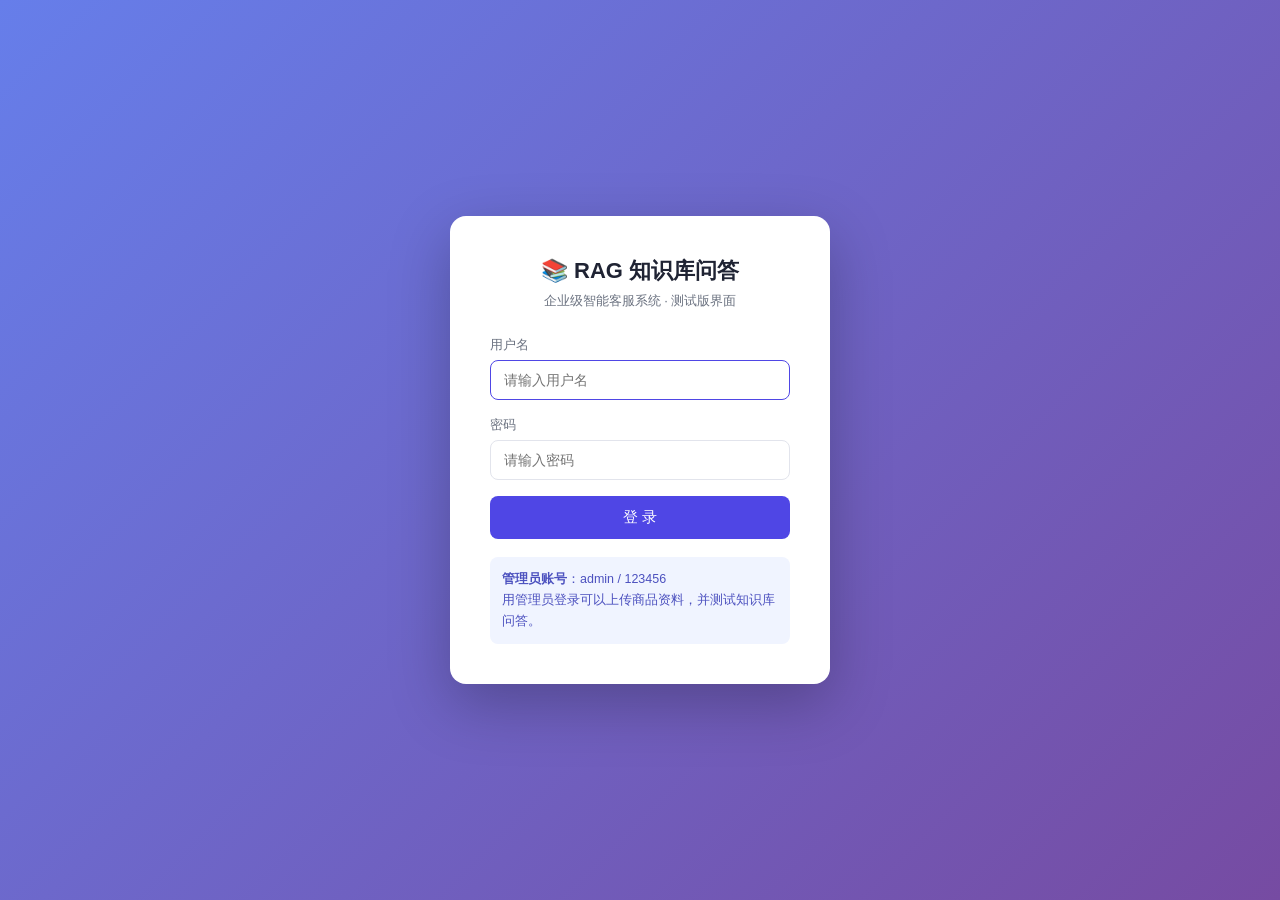
==== backend/static/demo.html @ 376803b0 "LangChainRAG知识库问答系统 首次提交。  后端（FastAPI + LangChain）： - RAG 主链：解析 → 清洗 → 结构感知切分 → 向量化 → 混合检索 → 重排序 → 生" ====
<!DOCTYPE html>
<html lang="zh-CN">
<head>
<meta charset="UTF-8">
<meta name="viewport" content="width=device-width, initial-scale=1.0">
<title>RAG 知识库问答系统 · 测试页</title>
<!--
  ============================================================
   单文件测试页面（不用 Vue，不装任何东西）
  ============================================================
   作用：让你能立刻在浏览器里用上这套系统，而不用等 Vue 前端做完。

   怎么打开：启动后端服务后，浏览器访问
       http://127.0.0.1:8000/demo

   它做的事：
     · 登录 / 注册
     · 上传商品资料（管理员）
     · 流式问答（打字机效果）
     · 显示引用了哪些知识库片段

   ⚠️ 这不是最终产品界面。最终界面会用 Vue3 + Element Plus 重做，
      样子会专业得多。这个页面只是为了让你早点看到系统能跑起来。
  ============================================================
-->
<style>
  * { margin: 0; padding: 0; box-sizing: border-box; }

  :root {
    --primary: #4f46e5;
    --primary-dark: #4338ca;
    --bg: #f5f6fa;
    --border: #e2e4ec;
    --text: #1f2333;
    --text-light: #6b7280;
    --success: #10b981;
    --danger: #ef4444;
  }

  body {
    font-family: -apple-system, BlinkMacSystemFont, "Segoe UI", "Microsoft YaHei", sans-serif;
    background: var(--bg);
    color: var(--text);
    height: 100vh;
    overflow: hidden;
  }

  /* ---------- 登录页 ---------- */
  #login-view {
    display: flex;
    align-items: center;
    justify-content: center;
    height: 100vh;
    background: linear-gradient(135deg, #667eea 0%, #764ba2 100%);
  }

  .login-card {
    background: #fff;
    padding: 40px;
    border-radius: 16px;
    width: 380px;
    box-shadow: 0 20px 60px rgba(0,0,0,.25);
  }

  .login-card h1 {
    font-size: 22px;
    margin-bottom: 6px;
    text-align: center;
  }

  .login-card .sub {
    font-size: 13px;
    color: var(--text-light);
    text-align: center;
    margin-bottom: 26px;
  }

  .field { margin-bottom: 16px; }

  .field label {
    display: block;
    font-size: 13px;
    color: var(--text-light);
    margin-bottom: 6px;
  }

  .field input {
    width: 100%;
    padding: 11px 13px;
    border: 1px solid var(--border);
    border-radius: 8px;
    font-size: 14px;
    outline: none;
    transition: border-color .2s;
  }

  .field input:focus { border-color: var(--primary); }

  .btn {
    width: 100%;
    padding: 12px;
    background: var(--primary);
    color: #fff;
    border: none;
    border-radius: 8px;
    font-size: 15px;
    font-weight: 500;
    cursor: pointer;
    transition: background .2s;
  }

  .btn:hover { background: var(--primary-dark); }
  .btn:disabled { opacity: .5; cursor: not-allowed; }

  .hint {
    margin-top: 18px;
    padding: 12px;
    background: #f0f4ff;
    border-radius: 8px;
    font-size: 12.5px;
    color: #4c51bf;
    line-height: 1.7;
  }

  .err {
    margin-top: 12px;
    padding: 10px 12px;
    background: #fef2f2;
    color: var(--danger);
    border-radius: 8px;
    font-size: 13px;
    display: none;
  }

  /* ---------- 主界面 ---------- */
  #app-view { display: none; height: 100vh; flex-direction: column; }

  .topbar {
    height: 56px;
    background: #fff;
    border-bottom: 1px solid var(--border);
    display: flex;
    align-items: center;
    padding: 0 20px;
    gap: 12px;
    flex-shrink: 0;
  }

  .topbar .logo { font-weight: 600; font-size: 15px; }

  .badge {
    font-size: 11px;
    padding: 2px 7px;
    border-radius: 4px;
    background: #eef2ff;
    color: var(--primary);
  }

  .badge.admin { background: #fef3c7; color: #b45309; }

  .spacer { flex: 1; }

  .ghost-btn {
    padding: 6px 14px;
    background: transparent;
    border: 1px solid var(--border);
    border-radius: 6px;
    font-size: 13px;
    cursor: pointer;
    color: var(--text);
  }

  .ghost-btn:hover { background: #f8f9fc; }

  .layout { flex: 1; display: flex; overflow: hidden; }

  /* 侧边栏 */
  .sidebar {
    width: 300px;
    background: #fff;
    border-right: 1px solid var(--border);
    display: flex;
    flex-direction: column;
    flex-shrink: 0;
  }

  .sidebar-head {
    padding: 14px 16px;
    border-bottom: 1px solid var(--border);
    display: flex;
    gap: 8px;
    align-items: center;
  }

  .sidebar-head strong { font-size: 14px; flex: 1; }

  .sidebar-body { flex: 1; overflow-y: auto; padding: 10px; }

  .kb-stat {
    background: #f8f9fc;
    border-radius: 8px;
    padding: 12px;
    margin-bottom: 12px;
    font-size: 12.5px;
    line-height: 1.9;
    color: var(--text-light);
  }

  .kb-stat b { color: var(--text); }

  .upload-area {
    border: 2px dashed var(--border);
    border-radius: 8px;
    padding: 20px 12px;
    text-align: center;
    font-size: 13px;
    color: var(--text-light);
    cursor: pointer;
    margin-bottom: 12px;
    transition: all .2s;
  }

  .upload-area:hover, .upload-area.dragover {
    border-color: var(--primary);
    background: #f0f4ff;
    color: var(--primary);
  }

  .doc-item {
    padding: 9px 11px;
    border-radius: 6px;
    font-size: 12.5px;
    display: flex;
    align-items: center;
    gap: 8px;
    margin-bottom: 3px;
    color: var(--text-light);
  }

  .doc-item:hover { background: #f8f9fc; }
  .doc-item .name { flex: 1; overflow: hidden; text-overflow: ellipsis; white-space: nowrap; }
  .doc-item .del { color: var(--danger); cursor: pointer; opacity: .6; font-size: 15px; }
  .doc-item .del:hover { opacity: 1; }

  /* 聊天区 */
  .chat-area { flex: 1; display: flex; flex-direction: column; overflow: hidden; }

  .messages { flex: 1; overflow-y: auto; padding: 24px 28px; }

  .welcome {
    max-width: 640px;
    margin: 40px auto;
    text-align: center;
    color: var(--text-light);
    font-size: 14px;
    line-height: 2;
  }

  .welcome h2 { color: var(--text); font-size: 19px; margin-bottom: 12px; }

  .sugg {
    display: inline-block;
    margin: 5px 4px;
    padding: 8px 15px;
    background: #fff;
    border: 1px solid var(--border);
    border-radius: 18px;
    font-size: 13px;
    cursor: pointer;
    color: var(--text);
  }

  .sugg:hover { border-color: var(--primary); color: var(--primary); }

  .msg { max-width: 800px; margin: 0 auto 22px; }

  .msg.user {
    display: flex;
    justify-content: flex-end;
  }

  .msg.user .bubble {
    background: var(--primary);
    color: #fff;
    padding: 11px 16px;
    border-radius: 14px 14px 4px 14px;
    max-width: 70%;
    font-size: 14.5px;
    line-height: 1.65;
  }

  .msg.ai .bubble {
    background: #fff;
    padding: 15px 18px;
    border-radius: 14px 14px 14px 4px;
    font-size: 14.5px;
    line-height: 1.8;
    border: 1px solid var(--border);
  }

  .msg.ai .bubble p { margin-bottom: 9px; }
  .msg.ai .bubble p:last-child { margin-bottom: 0; }
  .msg.ai .bubble ul { margin: 8px 0 8px 20px; }
  .msg.ai .bubble li { margin-bottom: 4px; }
  .msg.ai .bubble strong { color: var(--primary-dark); }

  .cursor {
    display: inline-block;
    width: 7px;
    height: 15px;
    background: var(--primary);
    vertical-align: text-bottom;
    animation: blink .9s infinite;
  }

  @keyframes blink { 0%,49% {opacity:1} 50%,100% {opacity:0} }

  /* 状态提示 */
  .status-line {
    font-size: 12.5px;
    color: var(--text-light);
    padding: 5px 0;
    display: flex;
    align-items: center;
    gap: 7px;
  }

  .dot {
    width: 6px; height: 6px;
    border-radius: 50%;
    background: var(--primary);
    animation: pulse 1.2s infinite;
  }

  @keyframes pulse { 0%,100%{opacity:.3} 50%{opacity:1} }

  /* 引用卡片 */
  .citations {
    margin-top: 12px;
    border-top: 1px dashed var(--border);
    padding-top: 11px;
  }

  .citations-title {
    font-size: 12px;
    color: var(--text-light);
    margin-bottom: 8px;
  }

  .cite {
    background: #fafbfd;
    border: 1px solid var(--border);
    border-left: 3px solid var(--primary);
    border-radius: 0 6px 6px 0;
    padding: 9px 12px;
    margin-bottom: 7px;
    font-size: 12.5px;
    cursor: pointer;
  }

  .cite:hover { background: #f0f4ff; }

  .cite-head {
    display: flex;
    align-items: center;
    gap: 8px;
    color: var(--text-light);
    margin-bottom: 4px;
  }

  .cite-idx {
    background: var(--primary);
    color: #fff;
    width: 17px; height: 17px;
    border-radius: 4px;
    display: inline-flex;
    align-items: center;
    justify-content: center;
    font-size: 10.5px;
    font-weight: 600;
    flex-shrink: 0;
  }

  .cite-score {
    margin-left: auto;
    color: var(--success);
    font-weight: 600;
  }

  .cite-body {
    color: var(--text);
    line-height: 1.65;
    max-height: 42px;
    overflow: hidden;
    transition: max-height .25s;
  }

  .cite.open .cite-body { max-height: 400px; overflow-y: auto; }

  /* 输入区 */
  .input-area {
    padding: 16px 28px 20px;
    background: #fff;
    border-top: 1px solid var(--border);
    flex-shrink: 0;
  }

  .input-row {
    max-width: 800px;
    margin: 0 auto;
    display: flex;
    gap: 10px;
    align-items: flex-end;
  }

  #question {
    flex: 1;
    padding: 12px 15px;
    border: 1px solid var(--border);
    border-radius: 10px;
    font-size: 14.5px;
    font-family: inherit;
    resize: none;
    outline: none;
    max-height: 130px;
    line-height: 1.6;
  }

  #question:focus { border-color: var(--primary); }

  .send-btn {
    padding: 12px 22px;
    background: var(--primary);
    color: #fff;
    border: none;
    border-radius: 10px;
    font-size: 14.5px;
    cursor: pointer;
    white-space: nowrap;
  }

  .send-btn:hover { background: var(--primary-dark); }
  .send-btn:disabled { opacity: .45; cursor: not-allowed; }

  .toast {
    position: fixed;
    top: 20px;
    left: 50%;
    transform: translateX(-50%);
    background: #1f2333;
    color: #fff;
    padding: 11px 22px;
    border-radius: 8px;
    font-size: 13.5px;
    z-index: 999;
    display: none;
  }
</style>
</head>
<body>

<!-- ==================== 登录页 ==================== -->
<div id="login-view">
  <div class="login-card">
    <h1>📚 RAG 知识库问答</h1>
    <div class="sub">企业级智能客服系统 · 测试版界面</div>

    <div class="field">
      <label>用户名</label>
      <input id="username" placeholder="请输入用户名" autocomplete="username">
    </div>

    <div class="field">
      <label>密码</label>
      <input id="password" type="password" placeholder="请输入密码" autocomplete="current-password">
    </div>

    <button class="btn" id="login-btn">登 录</button>
    <div class="err" id="login-err"></div>

    <div class="hint">
      <b>管理员账号</b>：admin / 123456<br>
      用管理员登录可以上传商品资料，并测试知识库问答。
    </div>
  </div>
</div>

<!-- ==================== 主界面 ==================== -->
<div id="app-view">
  <div class="topbar">
    <span class="logo">📚 RAG 知识库问答</span>
    <span class="badge" id="role-badge">用户</span>
    <span class="spacer"></span>
    <span style="font-size:13px;color:var(--text-light)" id="whoami"></span>
    <button class="ghost-btn" id="logout-btn">退出登录</button>
  </div>

  <div class="layout">
    <!-- 侧边栏 -->
    <div class="sidebar">
      <div class="sidebar-head">
        <strong>知识库</strong>
        <span class="badge" id="admin-hint" style="display:none">管理员可见</span>
      </div>
      <div class="sidebar-body">
        <div class="kb-stat" id="kb-stat">加载中…</div>

        <div id="upload-section" style="display:none">
          <div class="upload-area" id="upload-area">
            点击或拖拽文件到这里上传<br>
            <span style="font-size:11.5px">支持 PDF / Word / Excel / MD / TXT / HTML</span>
          </div>
          <input type="file" id="file-input" style="display:none" multiple
                 accept=".pdf,.docx,.doc,.xlsx,.xls,.csv,.md,.txt,.html,.htm">
        </div>

        <div id="doc-list"></div>
      </div>
    </div>

    <!-- 聊天区 -->
    <div class="chat-area">
      <div class="messages" id="messages">
        <div class="welcome" id="welcome">
          <h2>👋 你好，我是商品知识库客服</h2>
          我会先从商品资料里查找相关信息，再基于资料回答你的问题，<br>
          并标注每句话来自哪份文件的哪一页。
          <div style="margin-top:20px">
            <span class="sugg">电池容量是多少</span>
            <span class="sugg">支持退货吗</span>
            <span class="sugg">可以用花呗付款吗</span>
            <span class="sugg">发货一般几天到</span>
          </div>
          <div style="margin-top:22px;font-size:12.5px;color:#9ca3af">
            （先用管理员账号上传一些商品资料，再问效果最好）
          </div>
        </div>
      </div>

      <div class="input-area">
        <div class="input-row">
          <textarea id="question" rows="1" placeholder="输入你的问题，按 Enter 发送（Shift+Enter 换行）"></textarea>
          <button class="send-btn" id="send-btn">发送</button>
        </div>
      </div>
    </div>
  </div>
</div>

<div class="toast" id="toast"></div>

<script>
// ============================================================
//  全局状态
// ============================================================
const API = '';                      // 同源，不需要写完整地址
let TOKEN = localStorage.getItem('rag_token') || '';
let USER = null;
let SESSION_ID = null;               // 当前会话 ID
let SENDING = false;                 // 防止重复发送

// ============================================================
//  工具函数
// ============================================================
function $(id) { return document.getElementById(id); }

function toast(msg, ms = 2200) {
  const t = $('toast');
  t.textContent = msg;
  t.style.display = 'block';
  clearTimeout(t._timer);
  t._timer = setTimeout(() => t.style.display = 'none', ms);
}

/** 统一的请求封装：自动带上登录令牌，自动处理错误 */
async function api(path, options = {}) {
  const headers = options.headers || {};
  if (TOKEN) headers['Authorization'] = 'Bearer ' + TOKEN;
  if (!(options.body instanceof FormData) && options.body) {
    headers['Content-Type'] = 'application/json';
  }

  const res = await fetch(API + path, { ...options, headers });

  if (res.status === 401) {
    // 令牌失效 → 回到登录页
    logout();
    throw new Error('登录已过期，请重新登录');
  }

  const text = await res.text();
  let data;
  try { data = text ? JSON.parse(text) : null; } catch { data = { raw: text }; }

  if (!res.ok) {
    throw new Error((data && data.message) || `请求失败 (${res.status})`);
  }
  return data;
}

/** 极简 Markdown 渲染（只处理常见的几种语法，够用就行） */
function md(text) {
  let html = text
    .replace(/&/g, '&amp;').replace(/</g, '&lt;').replace(/>/g, '&gt;');

  // 代码块
  html = html.replace(/```([\s\S]*?)```/g, '<pre style="background:#f5f6fa;padding:10px;border-radius:6px;overflow-x:auto;margin:8px 0"><code>$1</code></pre>');
  // 粗体
  html = html.replace(/\*\*(.+?)\*\*/g, '<strong>$1</strong>');
  // 行内代码
  html = html.replace(/`([^`]+)`/g, '<code style="background:#f5f6fa;padding:1px 5px;border-radius:3px;font-size:13px">$1</code>');
  // 引用标记 [1] 高亮
  html = html.replace(/\[(\d+)\]/g, '<span style="color:#4f46e5;font-weight:600;font-size:12px">[$1]</span>');
  // 列表
  html = html.replace(/^[-•]\s+(.+)$/gm, '<li>$1</li>');
  html = html.replace(/(<li>[\s\S]*?<\/li>)/g, '<ul>$1</ul>');
  html = html.replace(/<\/ul>\s*<ul>/g, '');

  // 段落
  html = html.split(/\n{2,}/).map(p => {
    p = p.trim();
    if (!p) return '';
    if (p.startsWith('<ul>') || p.startsWith('<pre')) return p;
    return '<p>' + p.replace(/\n/g, '<br>') + '</p>';
  }).join('');

  return html;
}

// ============================================================
//  登录 / 登出
// ============================================================
async function login() {
  const username = $('username').value.trim();
  const password = $('password').value;
  const errBox = $('login-err');

  if (!username || !password) {
    errBox.textContent = '请输入用户名和密码';
    errBox.style.display = 'block';
    return;
  }

  $('login-btn').disabled = true;
  $('login-btn').textContent = '登录中…';
  errBox.style.display = 'none';

  try {
    const data = await api('/api/auth/login', {
      method: 'POST',
      body: JSON.stringify({ username, password })
    });

    TOKEN = data.access_token;
    USER = data.user;
    localStorage.setItem('rag_token', TOKEN);

    enterApp();
  } catch (e) {
    errBox.textContent = e.message;
    errBox.style.display = 'block';
  } finally {
    $('login-btn').disabled = false;
    $('login-btn').textContent = '登 录';
  }
}

function logout() {
  TOKEN = '';
  USER = null;
  SESSION_ID = null;
  localStorage.removeItem('rag_token');
  $('app-view').style.display = 'none';
  $('login-view').style.display = 'flex';
  $('password').value = '';
}

async function enterApp() {
  $('login-view').style.display = 'none';
  $('app-view').style.display = 'flex';

  $('whoami').textContent = USER.nickname || USER.username;

  const isAdmin = USER.role === 'admin';
  $('role-badge').textContent = isAdmin ? '管理员' : '普通用户';
  $('role-badge').className = 'badge' + (isAdmin ? ' admin' : '');
  $('upload-section').style.display = isAdmin ? 'block' : 'none';
  $('admin-hint').style.display = isAdmin ? 'inline-block' : 'none';

  await loadStats();
  if (isAdmin) await loadDocs();
}

// ============================================================
//  知识库
// ============================================================
async function loadStats() {
  try {
    // 普通用户看不了 /api/kb/stats（那是管理员接口），所以用健康检查代替
    const health = await api('/api/health');
    let html = `<b>模型</b>：${health.llm_model}<br>
                <b>向量化</b>：${health.embedding_model}<br>
                <b>重排序</b>：${health.rerank_model}`;

    // 管理员才能看到知识库统计
    if (USER && USER.role === 'admin') {
      try {
        const stats = await api('/api/kb/stats');
        html = `<b>文档数</b>：${stats.documents.total}<br>
                <b>知识片段</b>：${stats.content.vector_chunks}<br>
                <b>总字数</b>：${stats.content.total_chars.toLocaleString()}<br>
                <hr style="border:none;border-top:1px solid #e2e4ec;margin:9px 0">
                <b>模型</b>：${stats.supported_formats ? health.llm_model : ''}<br>
                <b>缓存命中率</b>：${stats.semantic_cache.hit_rate || '0%'}`;
      } catch (e) { /* 忽略 */ }
    }

    $('kb-stat').innerHTML = html;
  } catch (e) {
    $('kb-stat').textContent = '无法连接后端服务';
  }
}

async function loadDocs() {
  try {
    const data = await api('/api/kb/documents?page=1&page_size=30');
    const list = $('doc-list');

    if (!data.items.length) {
      list.innerHTML = '<div style="font-size:12.5px;color:#9ca3af;text-align:center;padding:14px">还没有上传任何资料</div>';
      return;
    }

    list.innerHTML = data.items.map(d => {
      const statusIcon = {
        indexed: '📄', parsing: '⏳', pending: '⏳', failed: '⚠️'
      }[d.status] || '📄';

      const color = d.status === 'failed' ? 'color:#ef4444' : '';

      return `<div class="doc-item" style="${color}">
        <span>${statusIcon}</span>
        <span class="name" title="${d.file_name}">${d.file_name}</span>
        <span style="font-size:11px;color:#9ca3af">${d.chunk_count}段</span>
        <span class="del" onclick="deleteDoc(${d.id}, '${d.file_name.replace(/'/g, "\\'")}')">×</span>
      </div>`;
    }).join('');
  } catch (e) {
    $('doc-list').innerHTML = `<div style="font-size:12.5px;color:#ef4444">加载失败：${e.message}</div>`;
  }
}

async function deleteDoc(id, name) {
  if (!confirm(`确定删除「${name}」吗？\n该文档的所有知识片段会一并删除，不可恢复。`)) return;
  try {
    await api('/api/kb/documents/' + id, { method: 'DELETE' });
    toast('已删除');
    await loadDocs();
    await loadStats();
  } catch (e) {
    toast('删除失败：' + e.message);
  }
}

async function uploadFiles(files) {
  for (const f of files) {
    const form = new FormData();
    form.append('file', f);
    toast(`正在上传并解析「${f.name}」…`, 60000);

    try {
      const result = await api('/api/kb/documents/upload', {
        method: 'POST',
        body: form
      });
      toast(`✅ 「${f.name}」入库成功：${result.chunk_count} 个片段`, 3000);
    } catch (e) {
      toast(`❌ 「${f.name}」失败：${e.message}`, 5000);
    }
  }
  await loadDocs();
  await loadStats();
}

// ============================================================
//  问答（流式）
// ============================================================
async function send() {
  const input = $('question');
  const question = input.value.trim();

  if (!question || SENDING) return;

  SENDING = true;
  $('send-btn').disabled = true;
  input.value = '';
  input.style.height = 'auto';

  // 隐藏欢迎语
  const welcome = $('welcome');
  if (welcome) welcome.remove();

  const messages = $('messages');

  // ---- 渲染用户消息 ----
  const userMsg = document.createElement('div');
  userMsg.className = 'msg user';
  userMsg.innerHTML = `<div class="bubble">${question.replace(/</g,'&lt;')}</div>`;
  messages.appendChild(userMsg);

  // ---- 准备 AI 消息容器 ----
  const aiMsg = document.createElement('div');
  aiMsg.className = 'msg ai';
  aiMsg.innerHTML = `
    <div class="bubble">
      <div class="status-line"><span class="dot"></span><span class="status-text">正在思考…</span></div>
      <div class="answer" style="display:none"></div>
      <div class="citations" style="display:none"></div>
    </div>`;
  messages.appendChild(aiMsg);
  messages.scrollTop = messages.scrollHeight;

  const statusText = aiMsg.querySelector('.status-text');
  const statusLine = aiMsg.querySelector('.status-line');
  const answerEl = aiMsg.querySelector('.answer');
  const citationEl = aiMsg.querySelector('.citations');

  let answerText = '';
  let citations = [];

  // ---- 发起流式请求 ----
  try {
    const res = await fetch(API + '/api/chat/stream', {
      method: 'POST',
      headers: {
        'Content-Type': 'application/json',
        'Authorization': 'Bearer ' + TOKEN
      },
      body: JSON.stringify({ question, session_id: SESSION_ID })
    });

    if (!res.ok) {
      const errText = await res.text();
      throw new Error(`服务返回 ${res.status}: ${errText.slice(0, 150)}`);
    }

    // ---- 手动解析 SSE 流 ----
    // 不能用 EventSource，因为它只支持 GET 请求，而问答要 POST。
    // 所以这里用 fetch 拿到底层数据流，按 SSE 格式自己解析。
    const reader = res.body.getReader();
    const decoder = new TextDecoder('utf-8');
    let buffer = '';

    while (true) {
      const { done, value } = await reader.read();
      if (done) break;

      buffer += decoder.decode(value, { stream: true });

      // SSE 事件之间用空行分隔
      const chunks = buffer.split('\n\n');
      buffer = chunks.pop();   // 最后一段可能不完整，留到下一轮

      for (const chunk of chunks) {
        if (!chunk.trim()) continue;

        let eventType = 'message';
        let dataStr = '';

        for (const line of chunk.split('\n')) {
          if (line.startsWith('event:')) eventType = line.slice(6).trim();
          else if (line.startsWith('data:')) dataStr += line.slice(5).trim();
        }

        if (!dataStr) continue;

        let payload;
        try { payload = JSON.parse(dataStr); } catch { continue; }

        handleEvent(eventType, payload);
      }
    }
  } catch (e) {
    statusLine.innerHTML = `<span style="color:#ef4444">❌ ${e.message}</span>`;
  } finally {
    SENDING = false;
    $('send-btn').disabled = false;
    input.focus();
  }

  function handleEvent(type, payload) {
    switch (type) {
      case 'session':
        SESSION_ID = payload.session_id;
        break;

      case 'status':
        statusText.textContent = payload.message || '处理中…';
        break;

      case 'rewrite':
        statusText.textContent = `问题理解为：${payload.rewritten}`;
        break;

      case 'retrieval':
        statusText.textContent =
          `检索到 ${payload.count} 条资料（最高相关度 ${(payload.top_score || 0).toFixed(2)}）`;
        break;

      case 'token':
        // 第一个 token 到达时，把状态行换成答案区
        if (!answerText) {
          statusLine.style.display = 'none';
          answerEl.style.display = 'block';
          answerEl.innerHTML = '<span class="cursor"></span>';
        }
        answerText += payload.text;
        answerEl.innerHTML = md(answerText) + '<span class="cursor"></span>';
        messages.scrollTop = messages.scrollHeight;
        break;

      case 'citations':
        citations = payload || [];
        if (citations.length) {
          renderCitations(citations);
        }
        break;

      case 'done':
        statusLine.style.display = 'none';
        if (!answerText) {
          answerEl.style.display = 'block';
          answerEl.innerHTML = '<p style="color:#9ca3af">（没有生成内容）</p>';
        } else {
          answerEl.innerHTML = md(answerText);
        }
        if (payload.cache_hit) {
          const tip = document.createElement('div');
          tip.style.cssText = 'font-size:11.5px;color:#10b981;margin-top:9px';
          tip.textContent = `⚡ 命中缓存（相似度 ${(payload.cache_similarity || 1).toFixed(2)}），未消耗 API 额度`;
          answerEl.appendChild(tip);
        }
        if (payload.latency_ms) {
          const tip = document.createElement('div');
          tip.style.cssText = 'font-size:11.5px;color:#9ca3af;margin-top:5px';
          tip.textContent = `耗时 ${(payload.latency_ms / 1000).toFixed(2)} 秒`;
          answerEl.appendChild(tip);
        }
        break;

      case 'error':
        statusLine.innerHTML = `<span style="color:#ef4444">❌ ${payload.message || '出错了'}</span>`;
        break;
    }
  }

  function renderCitations(items) {
    citationEl.style.display = 'block';
    citationEl.innerHTML = `<div class="citations-title">📎 参考了以下 ${items.length} 个知识库片段（点击展开原文）</div>`
      + items.map(c => {
          const loc = c.page ? ` 第 ${c.page} 页` : (c.sheet_name ? ` 工作表「${c.sheet_name}」` : '');
          const scorePct = (c.score * 100).toFixed(0);
          return `<div class="cite" onclick="this.classList.toggle('open')">
            <div class="cite-head">
              <span class="cite-idx">${c.index}</span>
              <span>${c.file_name}${loc}</span>
              <span class="cite-score">相关度 ${scorePct}%</span>
            </div>
            <div class="cite-body">${c.content.replace(/</g, '&lt;')}</div>
          </div>`;
        }).join('');
  }
}

// ============================================================
//  事件绑定
// ============================================================
$('login-btn').onclick = login;
$('password').onkeydown = e => { if (e.key === 'Enter') login(); };
$('username').onkeydown = e => { if (e.key === 'Enter') $('password').focus(); };
$('logout-btn').onclick = logout;

$('send-btn').onclick = send;

$('question').onkeydown = e => {
  if (e.key === 'Enter' && !e.shiftKey) {
    e.preventDefault();
    send();
  }
};

// 输入框自动增高
$('question').oninput = function () {
  this.style.height = 'auto';
  this.style.height = Math.min(this.scrollHeight, 130) + 'px';
};

// 建议问题点击
document.querySelectorAll('.sugg').forEach(el => {
  el.onclick = () => {
    $('question').value = el.textContent;
    send();
  };
});

// 上传：点击和拖拽
$('upload-area').onclick = () => $('file-input').click();

$('file-input').onchange = e => {
  if (e.target.files.length) uploadFiles(e.target.files);
  e.target.value = '';
};

const ua = $('upload-area');
ua.ondragover = e => { e.preventDefault(); ua.classList.add('dragover'); };
ua.ondragleave = () => ua.classList.remove('dragover');
ua.ondrop = e => {
  e.preventDefault();
  ua.classList.remove('dragover');
  if (e.dataTransfer.files.length) uploadFiles(e.dataTransfer.files);
};

// ============================================================
//  启动：如果有已保存的令牌，自动恢复登录
// ============================================================
(async function init() {
  if (TOKEN) {
    try {
      USER = await api('/api/auth/me');
      enterApp();
      return;
    } catch (e) {
      // 令牌失效，回到登录页
      logout();
    }
  }
  $('username').focus();
})();
</script>
</body>
</html>
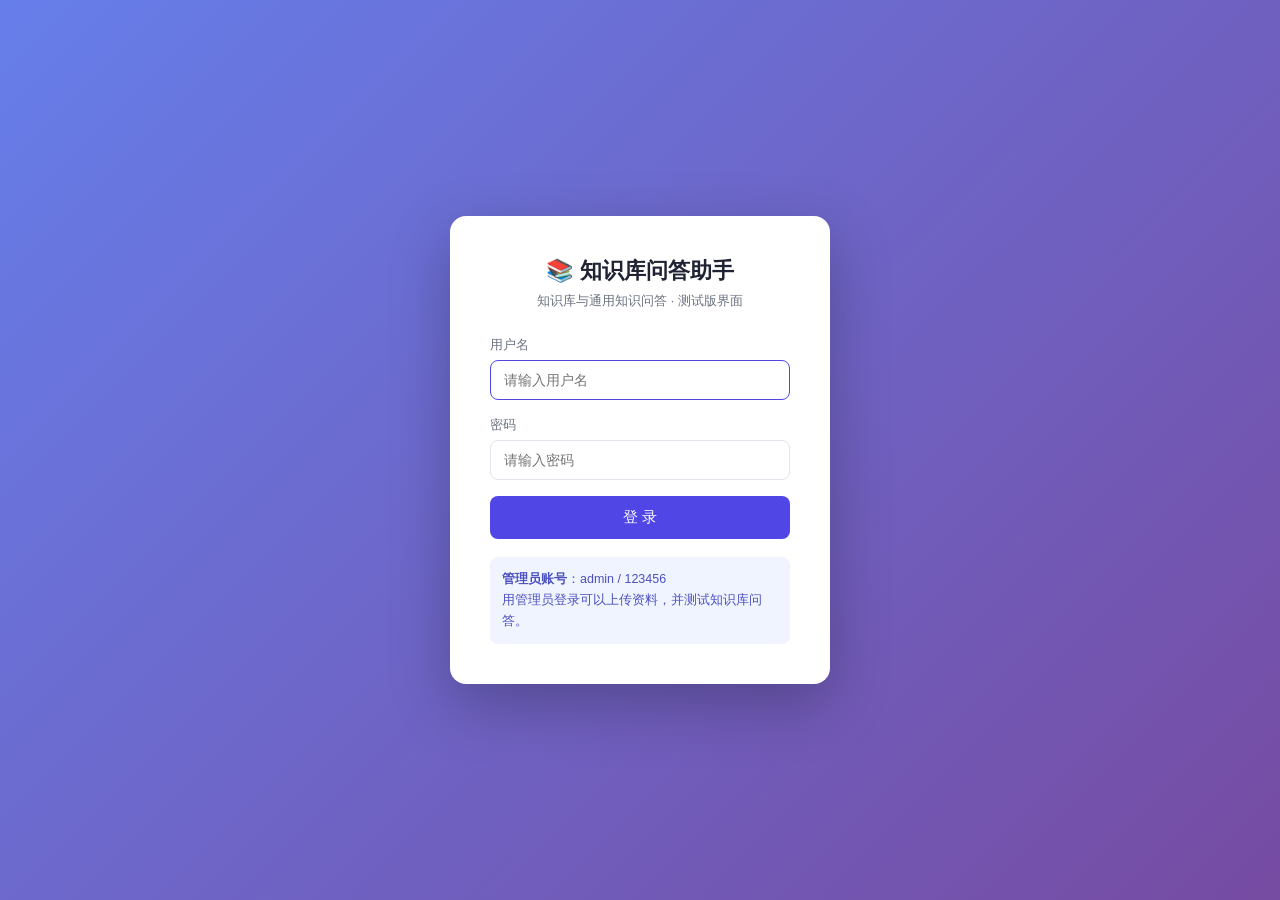
==== commit 9357305e: "feat: 完善知识库管理、问答引用一致性与评估工具" ====
--- a/backend/static/demo.html
+++ b/backend/static/demo.html
@@ -3,7 +3,7 @@
 <head>
 <meta charset="UTF-8">
 <meta name="viewport" content="width=device-width, initial-scale=1.0">
-<title>RAG 知识库问答系统 · 测试页</title>
+<title>知识库问答助手 · 测试页</title>
 <!--
   ============================================================
    单文件测试页面（不用 Vue，不装任何东西）
@@ -15,7 +15,7 @@
 
    它做的事：
      · 登录 / 注册
-     · 上传商品资料（管理员）
+      · 上传知识库资料（管理员）
      · 流式问答（打字机效果）
      · 显示引用了哪些知识库片段
 
@@ -462,8 +462,8 @@
 <!-- ==================== 登录页 ==================== -->
 <div id="login-view">
   <div class="login-card">
-    <h1>📚 RAG 知识库问答</h1>
-    <div class="sub">企业级智能客服系统 · 测试版界面</div>
+    <h1>📚 知识库问答助手</h1>
+    <div class="sub">知识库与通用知识问答 · 测试版界面</div>
 
     <div class="field">
       <label>用户名</label>
@@ -480,7 +480,7 @@
 
     <div class="hint">
       <b>管理员账号</b>：admin / 123456<br>
-      用管理员登录可以上传商品资料，并测试知识库问答。
+      用管理员登录可以上传资料，并测试知识库问答。
     </div>
   </div>
 </div>
@@ -522,17 +522,17 @@
     <div class="chat-area">
       <div class="messages" id="messages">
         <div class="welcome" id="welcome">
-          <h2>👋 你好，我是商品知识库客服</h2>
-          我会先从商品资料里查找相关信息，再基于资料回答你的问题，<br>
-          并标注每句话来自哪份文件的哪一页。
+          <h2>👋 你好，我是知识库问答助手</h2>
+          我会优先参考你上传的资料回答，并标注资料来源。<br>
+          资料不足时，也可以基于模型的通用知识回答，并说明回答依据。
           <div style="margin-top:20px">
-            <span class="sugg">电池容量是多少</span>
-            <span class="sugg">支持退货吗</span>
-            <span class="sugg">可以用花呗付款吗</span>
-            <span class="sugg">发货一般几天到</span>
+            <span class="sugg">总结已上传资料的主要内容</span>
+            <span class="sugg">资料中有哪些注意事项</span>
+            <span class="sugg">根据资料整理一份操作清单</span>
+            <span class="sugg">什么是检索增强生成（RAG）</span>
           </div>
           <div style="margin-top:22px;font-size:12.5px;color:#9ca3af">
-            （先用管理员账号上传一些商品资料，再问效果最好）
+            （用管理员账号上传资料后，可以结合资料提问）
           </div>
         </div>
       </div>
